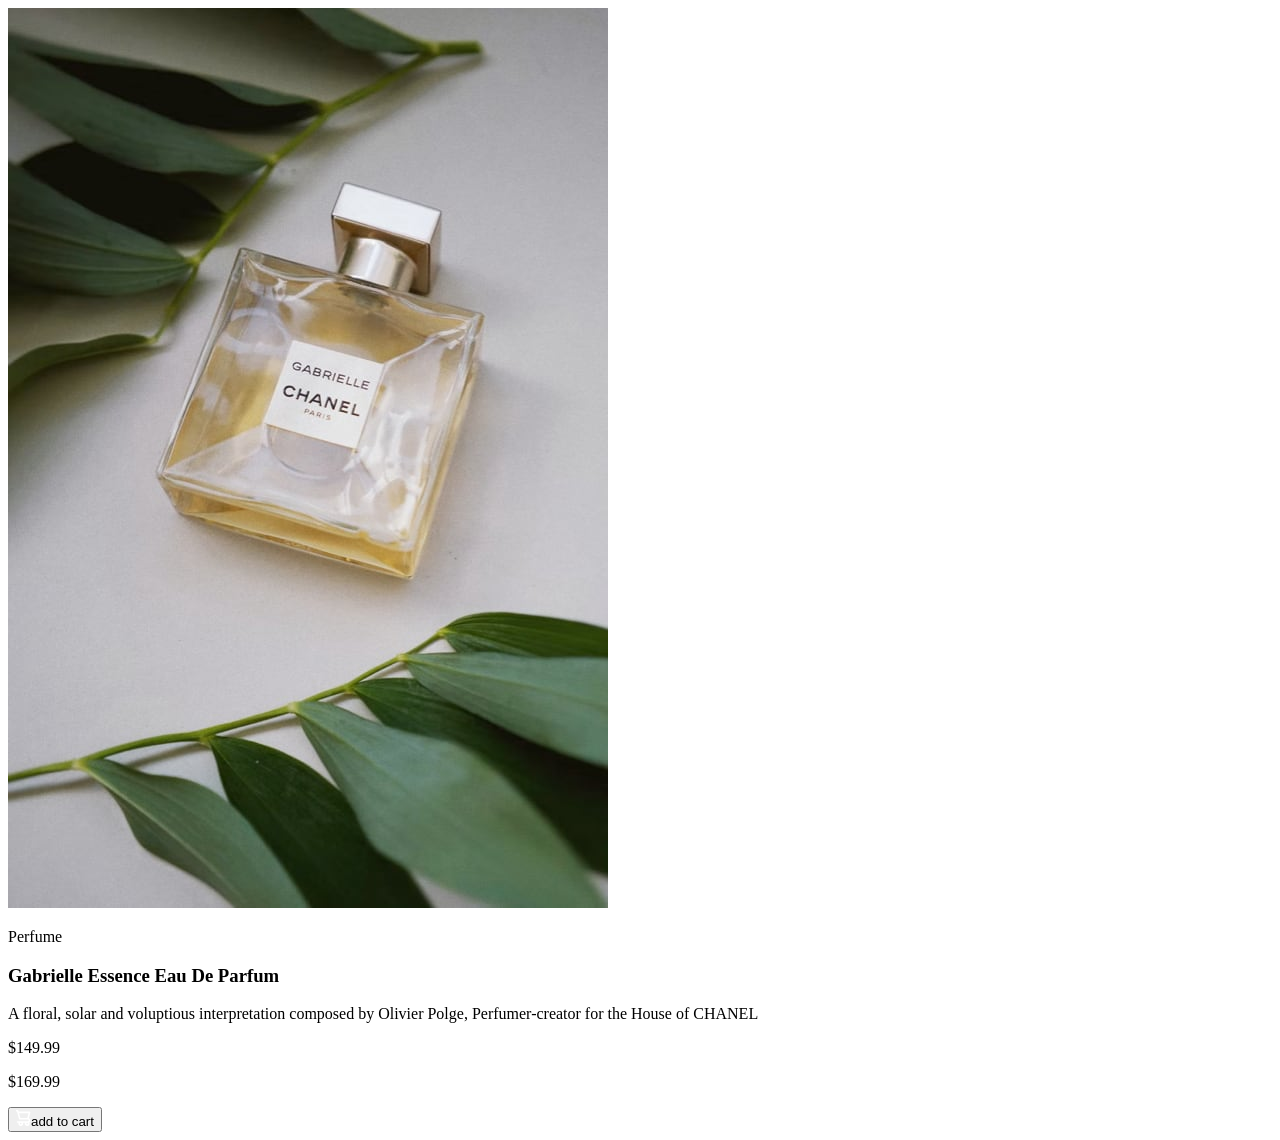
==== index.html @ b75d9480 "Add initial HTML structure for product card" ====
<!DOCTYPE html>
<html lang="en">
<head>
  <meta charset="UTF-8">
  <meta name="viewport" content="width=device-width, initial-scale=1.0"> <!-- displays site properly based on user's device -->
  <link rel="icon" type="image/png" sizes="32x32" href="./images/favicon-32x32.png">
  <link rel="stylesheet" href="style.css">
  <title>Frontend Mentor | Product preview card component</title>

</head>
<body>
  <div class="container">
    <img src="./images/image-product-desktop.jpg" alt="">
    <div class="product-info">
      <p id="product">Perfume</p>
      <h3>Gabrielle Essence Eau De Parfum</h3>
      <p>A floral, solar and voluptious interpretation composed by Olivier Polge, 
        Perfumer-creator for the House of CHANEL
      </p>
      <div class="pricing">
        <p id="discount-price">$149.99</p>
        <p id="actual-price">$169.99</p>
      </div>
      <button><svg width="15" height="16" xmlns="http://www.w3.org/2000/svg"><path d="M14.383 10.388a2.397 2.397 0 0 0-1.518-2.222l1.494-5.593a.8.8 0 0 0-.144-.695.8.8 0 0 0-.631-.28H2.637L2.373.591A.8.8 0 0 0 1.598 0H0v1.598h.983l1.982 7.4a.8.8 0 0 0 .799.59h8.222a.8.8 0 0 1 0 1.599H1.598a.8.8 0 1 0 0 1.598h.943a2.397 2.397 0 1 0 4.507 0h1.885a2.397 2.397 0 1 0 4.331-.376 2.397 2.397 0 0 0 1.12-2.021ZM11.26 7.99H4.395L3.068 3.196h9.477L11.26 7.991Zm-6.465 6.392a.8.8 0 1 1 0-1.598.8.8 0 0 1 0 1.598Zm6.393 0a.8.8 0 1 1 0-1.598.8.8 0 0 1 0 1.598Z" fill="#FFF"/></svg>add to cart</button>
      
    </div>
  </div>
</body>
</html>
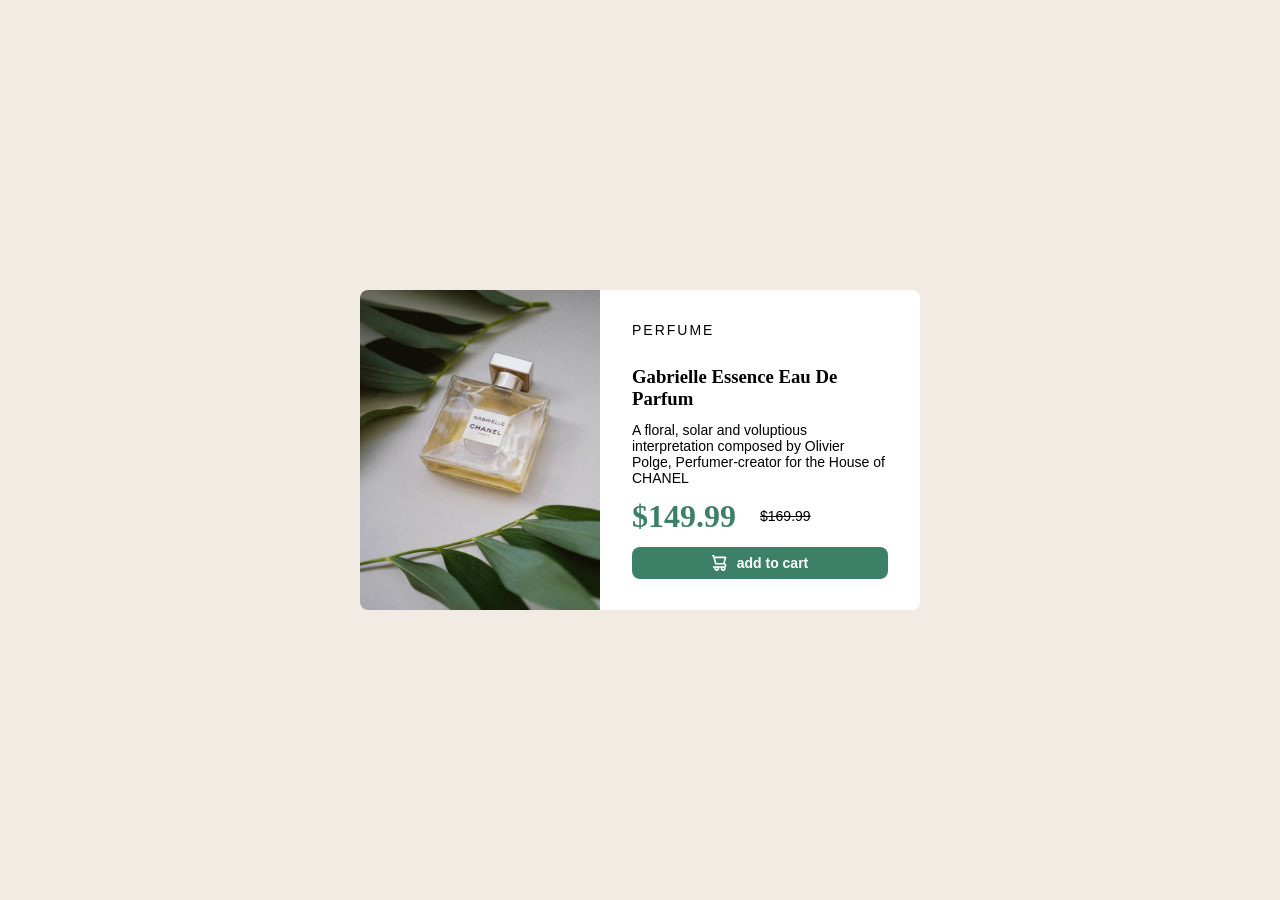
==== commit 806ecfc8: "Update stylesheet link to public directory" ====
--- a/index.html
+++ b/index.html
@@ -4,7 +4,7 @@
   <meta charset="UTF-8">
   <meta name="viewport" content="width=device-width, initial-scale=1.0"> <!-- displays site properly based on user's device -->
   <link rel="icon" type="image/png" sizes="32x32" href="./images/favicon-32x32.png">
-  <link rel="stylesheet" href="style.css">
+  <link rel="stylesheet" href="./public/style.css">
   <title>Frontend Mentor | Product preview card component</title>
 
 </head>
--- a/public/style.css
+++ b/public/style.css
@@ -0,0 +1,112 @@
+/* Importing Google Fonts */
+@import url('https://fonts.googleapis.com/css2?family=Montserrat:wght@100..900&display=swap');
+@import url('https://fonts.googleapis.com/css2?family=Fraunces:opsz,wght@9..144,100..900&display=swap');
+
+/* Global Styles */
+* {
+    margin: 0;
+    padding: 0;
+    box-sizing: border-box;
+}
+
+/* Root Variables */
+:root {
+    --dark-cyan: hsl(158, 36%, 37%);
+    --cream: hsl(30, 38%, 92%);
+    --dark-blue: hsl(212, 21%, 14%);
+    --grayish-blue: hsl(228, 12%, 48%);
+    --white: hsl(0, 0%, 100%);
+}
+
+/* Body Styling */
+body {
+    background-color: var(--cream);
+    display: grid;
+    place-content: center;
+    min-height: 100vh;
+}
+
+/* Typography */
+p {
+    font-size: 14px;
+    font-family: 'Montserrat', sans-serif;
+}
+
+h3 {
+    font-family: 'Fraunces', serif;
+    font-weight: 700;
+}
+
+/* Container Styling */
+.container {
+    width: 35rem;
+    height: 20rem;
+    background-color: var(--white);
+    display: flex;
+    border-radius: 8px;
+}
+
+/* Image Styling */
+.container img {
+    flex-basis: 50%;
+    border-radius: 8px 0 0 8px;
+}
+
+/* Product Info Styling */
+.product-info {
+    flex-basis: 50%;
+    display: flex;
+    flex-direction: column;
+    align-items: flex-start;
+    justify-content: center;
+    padding: 2rem;
+    gap: 0.75rem;
+}
+
+/* Product Category Styling */
+#product {
+    margin-bottom: 1rem;
+    text-transform: uppercase;
+    letter-spacing: 2px;
+    font-family: 'Montserrat', sans-serif;
+}
+
+/* Button Styling */
+button {
+    padding: 0.5rem 2rem;
+    background-color: var(--dark-cyan);
+    font-size: 14px;
+    color: var(--white);
+    border-radius: 8px;
+    border: none;
+    display: flex;
+    align-items: center;
+    justify-content: center;
+    gap: 10px;
+    font-weight: 700;
+    width: 16rem;
+    outline: none;
+    cursor: pointer;
+}
+
+button:hover {
+    background-color: var(--grayish-blue);
+}
+
+/* Pricing Styling */
+.pricing {
+    display: flex;
+    align-items: center;
+    gap: 1.5rem;
+}
+
+#discount-price {
+    font-family: 'Fraunces', serif;
+    font-weight: 700;
+    color: var(--dark-cyan);
+    font-size: 2rem;
+}
+
+#actual-price {
+    text-decoration: line-through;
+}
